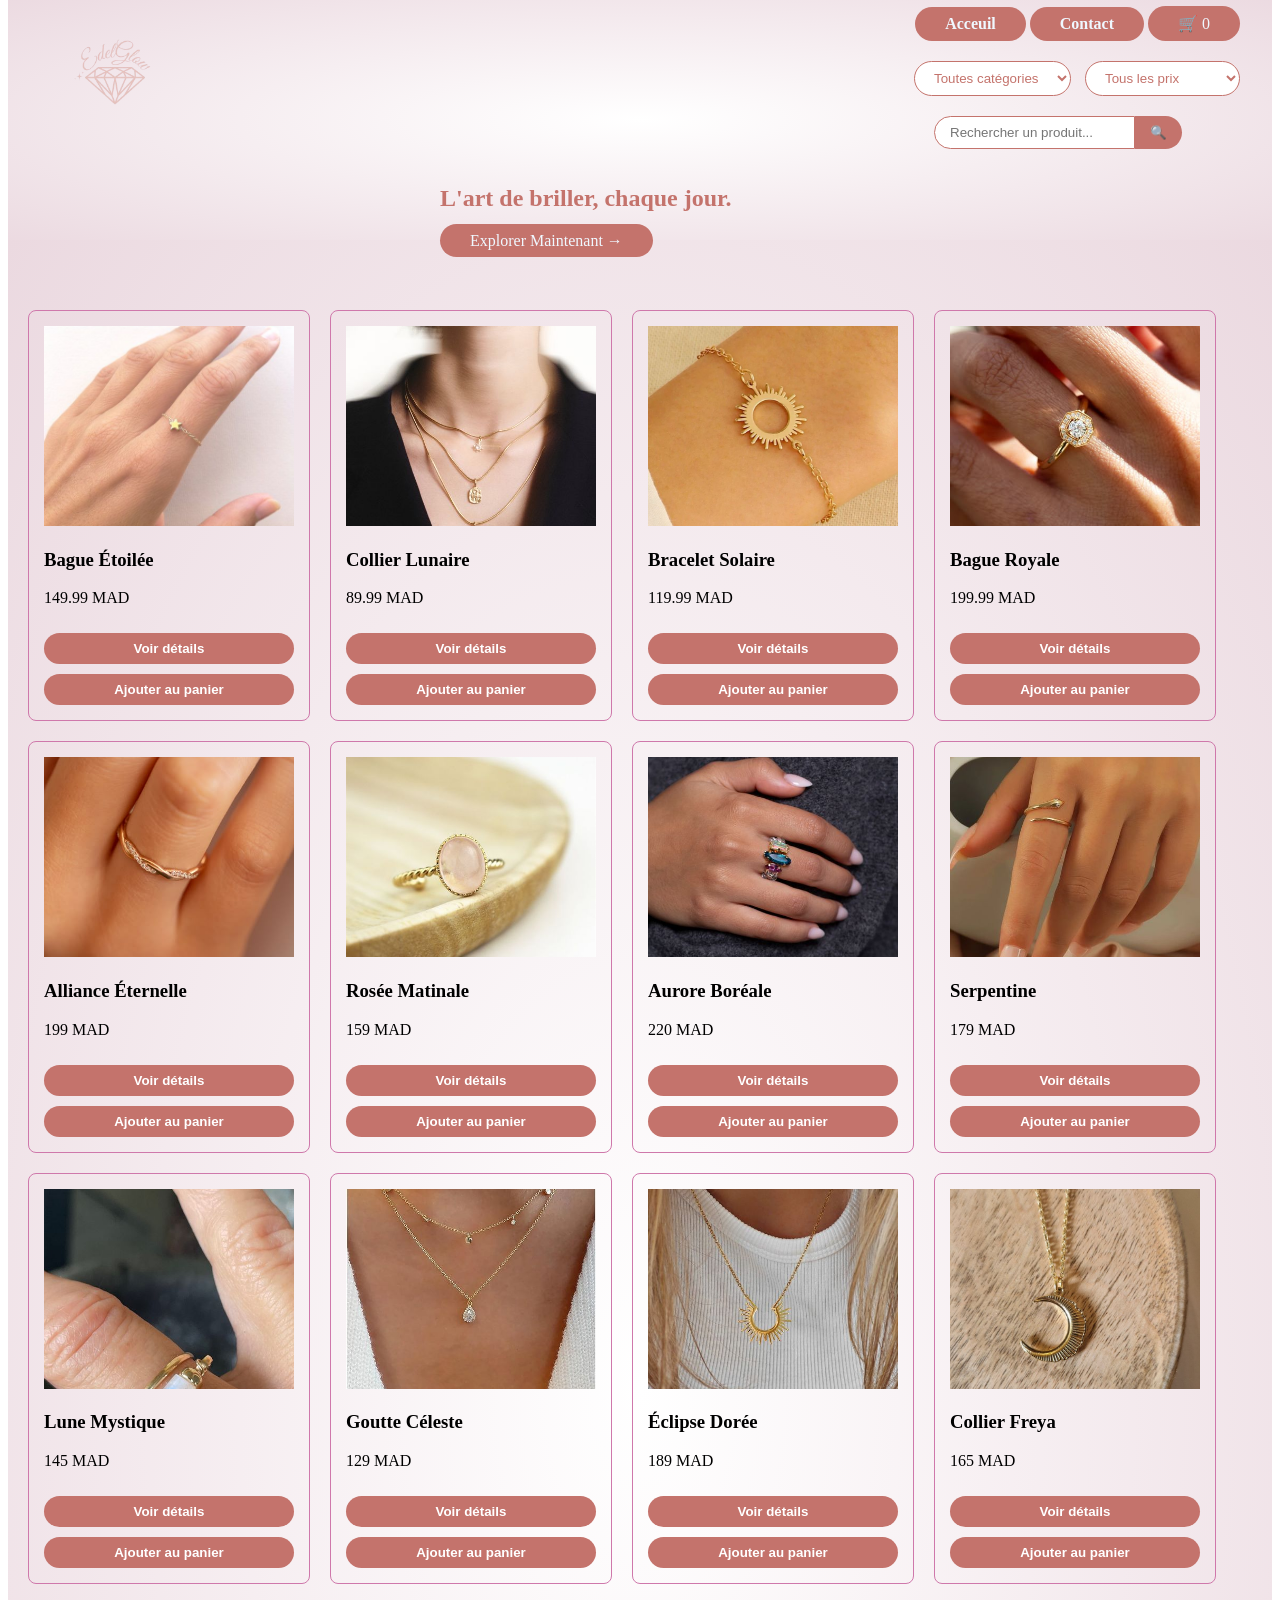
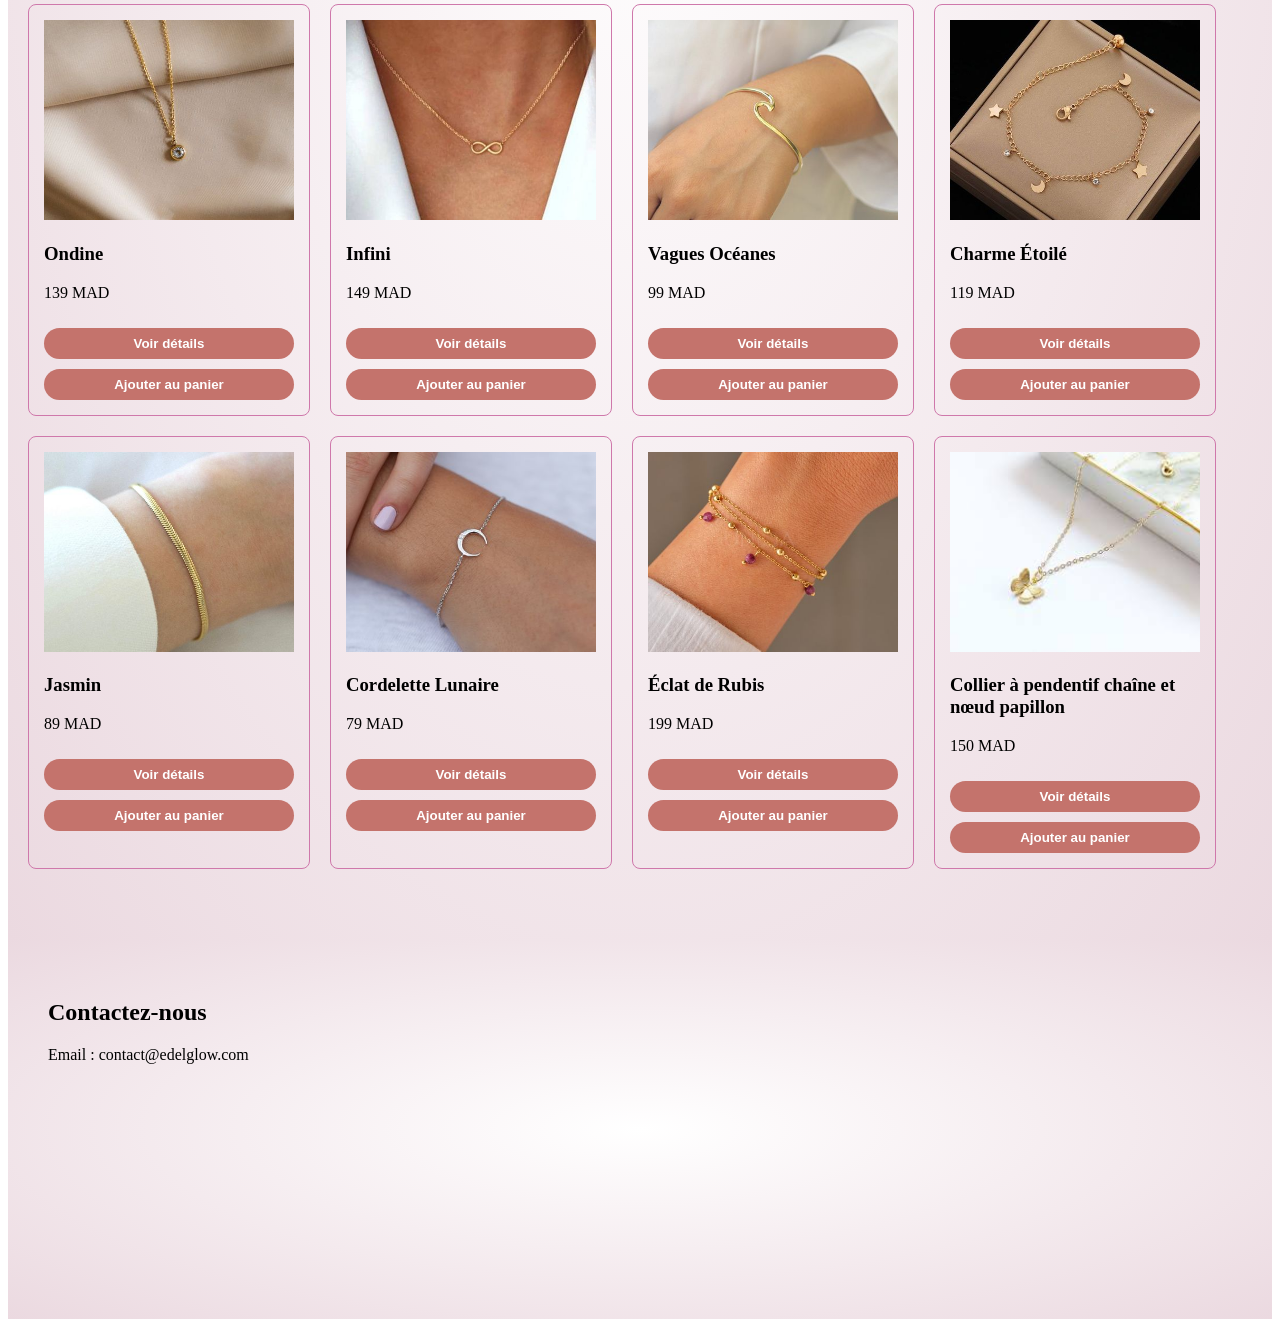
==== index.html @ a2fcb578 "envoi du projet" ====
<!DOCTYPE html>
<html lang="en">
<head>
    <meta charset="UTF-8">
    <meta name="viewport" content="width=device-width, initial-scale=1.0">
    <title>EdelGlow</title>
    <link rel="icon" href="data:,">
    <link rel="stylesheet" href="styles.css">
</head>
<body>
    <section class="header-section">
        <div class="container">
            <header class="navbar">  <!--navbar= navigation bar-->
                <div class="logo">
                    <img src="images/logo1 (2).png" alt="logo">
                    
                </div>
                <nav>
                    <ul>
                        <li><a href="#accueil">Acceuil</a></li>
                        <li><a href="#contact">Contact</a></li>
                        <li id="cart-icon">
                            🛒 <span id="cart-count">0</span>
                            <div id="cart-dropdown" class="hidden">
                                <div id="cart-items"></div>
                                <button id="checkout-btn">Valider le panier</button>
                            </div>
                        </li>
                        <div class="filters">
                            <select id="category-filter">
                                <option value="all">Toutes catégories</option>
                                <!-- Les options seront ajoutées en JS -->
                            </select>
                                <!-- Nouveau filtre par prix -->
                            <select id="price-filter">
                                <option value="all">Tous les prix</option>
                                <!-- Les options de prix seront générées en JS -->
                            </select>
                            
                        </div>
                        <div class="search-bar">
                            <input type="text" id="search-input" placeholder="Rechercher un produit...">
                            <button id="search-btn">🔍</button>
                        </div>
                        
                    </ul>

                </nav>
        
            </header>
    
            <div class="row">
                <div class="col-2">
                    <h1>L'art de briller, chaque jour.</h1>
                    <a href=>Explorer Maintenant &#8594;</a>
                </div>
            </div>
        
        </div>

    
    </section>
    <!-- Section Produits -->
    <section class="products">
        <div class="product-container" id="product-list">
            <!-- Les produits apparaîtront ici via JavaScript -->
        </div>
    </section>
    <div id="product-modal" class="modal">
        <div class="modal-content">
            <span class="close-modal">&times;</span>
            <img id="modal-image" src="" alt="">
            <h2 id="modal-title"></h2>
            <p id="modal-price"></p>
            <p id="modal-description"></p>
            <button id="modal-add-to-cart">Ajouter au panier</button>
        </div>
    </div>

    <!-- Placez cette balise juste avant </body> -->

    
    <script type="module" src="script.js"></script>
    <section id="contact" style="min-height: 300px; padding: 40px;background: radial-gradient(#fff, rgb(235, 217, 224));">
        <h2>Contactez-nous</h2>
        <p>Email : contact@edelglow.com</p>
    </section>
    
    
</body>
</html>
---- styles.css ----
.navbar{
    display: flex;
    align-items: center;
    padding: 0%;
}
.logo img{
    width: 150px;
}
nav{
    flex: 1;
    text-align: right;
}
nav ul{
    display:inline-block;
    list-style-type: none;
}
nav ul li{
    display:inline-block;
    margin-right: 0px;
    padding: 8px 30px;
    background-color: #c4736c;
    color: aliceblue;
    border-radius: 30px;

}
nav ul li a{
    text-decoration: none;
    color: aliceblue;
    font-weight: bold;
}
.container{
    max-width: 1200px;
    margin: 10px auto;
    padding-left: 25px;
    padding-right: 25px;

   
}
.row{
    display: flex;
    align-items: center;
    justify-content: space-around;
    flex-wrap: wrap;
    color: #c4736c;
}
.col-2{
    flex-basis: 20px;
    min-width: 400px;
}
col-2 img{
    width: 800px;
    height: 800px;
    padding:0px 400;

}
col-2 h1{
    font-size:8000px;
    line-height: 600px;
    margin:25px
}
.col-2 a{
    text-decoration: none;
    padding: 8px 30px;
    background-color: #c4736c;
    color: aliceblue;
    border-radius: 30px;
    margin-top: 25px;
    transition: background 0.5s;

}
.col-2 a:hover{
    color: #c4736c;

}

col-2 p{
    color: rgb(207, 120, 171);
}
.header-section{
    margin-top:-20px;
    background:radial-gradient(#fff,rgb(235, 217, 224))

}
/*style de la section categories*/
.categories{
    margin :70px 0;
}
.col-3{
    flex-basis: 30%;
    min-width: 250px;
    margin: auto;
}
.col-3 img{
    width: 100%;

}
.product-container {
    display: flex;
    flex-wrap: wrap;
    gap: 20px;
    padding: 20px;
}

.product-card {
    width: 250px;
    border: 1px solid rgb(207, 120, 171);
    padding: 15px;
    border-radius: 8px;
}

.product-card img {
    width: 250px;
    height: 200px;
    object-fit: cover;
}
.products {
    background: radial-gradient(#fff, rgb(235, 217, 224));
    padding: 50px 0;  /* Ajoute un espacement interne */
    margin-top: -20px; /* Pour coller au header */
    
}
.search-bar {
    display: flex;
    margin-left: auto; /* Aligne à droite */
    padding: 0 20px;
}

#search-input {
    padding: 8px 15px;
    border: 1px solid #c4736c;
    border-radius: 20px 0 0 20px;
    outline: none;
}

#search-btn {
    padding: 8px 15px;
    background: #c4736c;
    color: white;
    border: none;
    border-radius: 0 20px 20px 0;
    cursor: pointer;
}
/* Style du panier */
#cart-icon {
    position: relative;
    cursor: pointer;
}

#cart-dropdown {
    position: absolute;
    right: 0;
    top: 100%;
    width: 300px;
    background: white;
    border: 1px solid #ddd;
    padding: 15px;
    z-index: 1000;
    box-shadow: 0 2px 10px rgba(0,0,0,0.1);
}

#cart-dropdown.hidden {
    display: none;
}

#cart-items {
    max-height: 300px;
    overflow-y: auto;
    color: #c4736c;
}

.cart-item {
    display: flex;
    justify-content: space-between;
    margin-bottom: 10px;
    padding-bottom: 10px;
    border-bottom: 1px solid #eee;
}

#checkout-btn {
    width: 100%;
    padding: 10px;
    background: #c4736c;
    color: white;
    border: none;
    margin-top: 15px;
}
/* Notification */
.cart-notification {
    position: fixed;
    bottom: 20px;
    right: 20px;
    background: #c4736c;
    color: white;
    padding: 10px 20px;
    border-radius: 5px;
    animation: fadeInOut 2s;
}

@keyframes fadeInOut {
    0%, 100% { opacity: 0; }
    10%, 90% { opacity: 1; }
}

/* Dropdown panier */
#cart-dropdown.hidden {
    display: none;
}

/* Styles pour la modal */
.modal {
    display: none;
    position: fixed;
    z-index: 1001;
    left: 0;
    top: 0;
    width: 100%;
    height: 100%;
    background-color: rgba(0,0,0,0.7);
}

.modal-content {
    background-color: #fff;
    margin: 10% auto;
    padding: 20px;
    width: 60%;
    max-width: 500px;
    border-radius: 8px;
    position: relative;
}

.close-modal {
    position: absolute;
    right: 20px;
    top: 10px;
    font-size: 28px;
    cursor: pointer;
}

#modal-image {
    width: 100%;
    max-height: 300px;
    object-fit: contain;
}
.filters {
    margin: 20px 0;
    text-align: center;
}

#category-filter {
    padding: 8px 15px;
    border: 1px solid #c4736c;
    border-radius: 20px;
    background: white;
    color: #c4736c;
}
/* Style de base pour tous les boutons */
button, 
.details-btn, 
.add-to-cart-btn, 
#modal-add-to-cart, 
#checkout-btn {
    padding: 8px 5px;
    background-color: #c4736c;
    color: white;
    border: none;
    border-radius: 30px;
    cursor:progress;
    font-weight: bold;
    margin: 0px;
    transition: all 0.3s ease;
}

/* Style au survol */
button:hover, 
.details-btn:hover, 
.add-to-cart-btn:hover, 
#modal-add-to-cart:hover, 
#checkout-btn:hover {
    background-color: #a05a54;
    transform: translateY(-2px);
}

/* Style pour le bouton de fermeture de la modal */
.close-modal {
    background: none;
    color: #333;
    font-size: 24px;
    position: absolute;
    top: 10px;
    right: 15px;
}

/* Style spécifique pour les boutons dans les cartes produits */
.product-card button {
    width: 100%;
    margin-top: 10px;
}

/* Style pour le bouton de validation */
#checkout-btn {
    background-color: #c4736c;
}
#checkout-btn:hover {
    background-color: #c4736c;
}
#price-filter {
    padding: 8px 15px;
    border: 1px solid #c4736c;
    border-radius: 20px;
    background: white;
    color: #c4736c;
    margin-left: 10px; /* Espace entre les deux filtres */
}
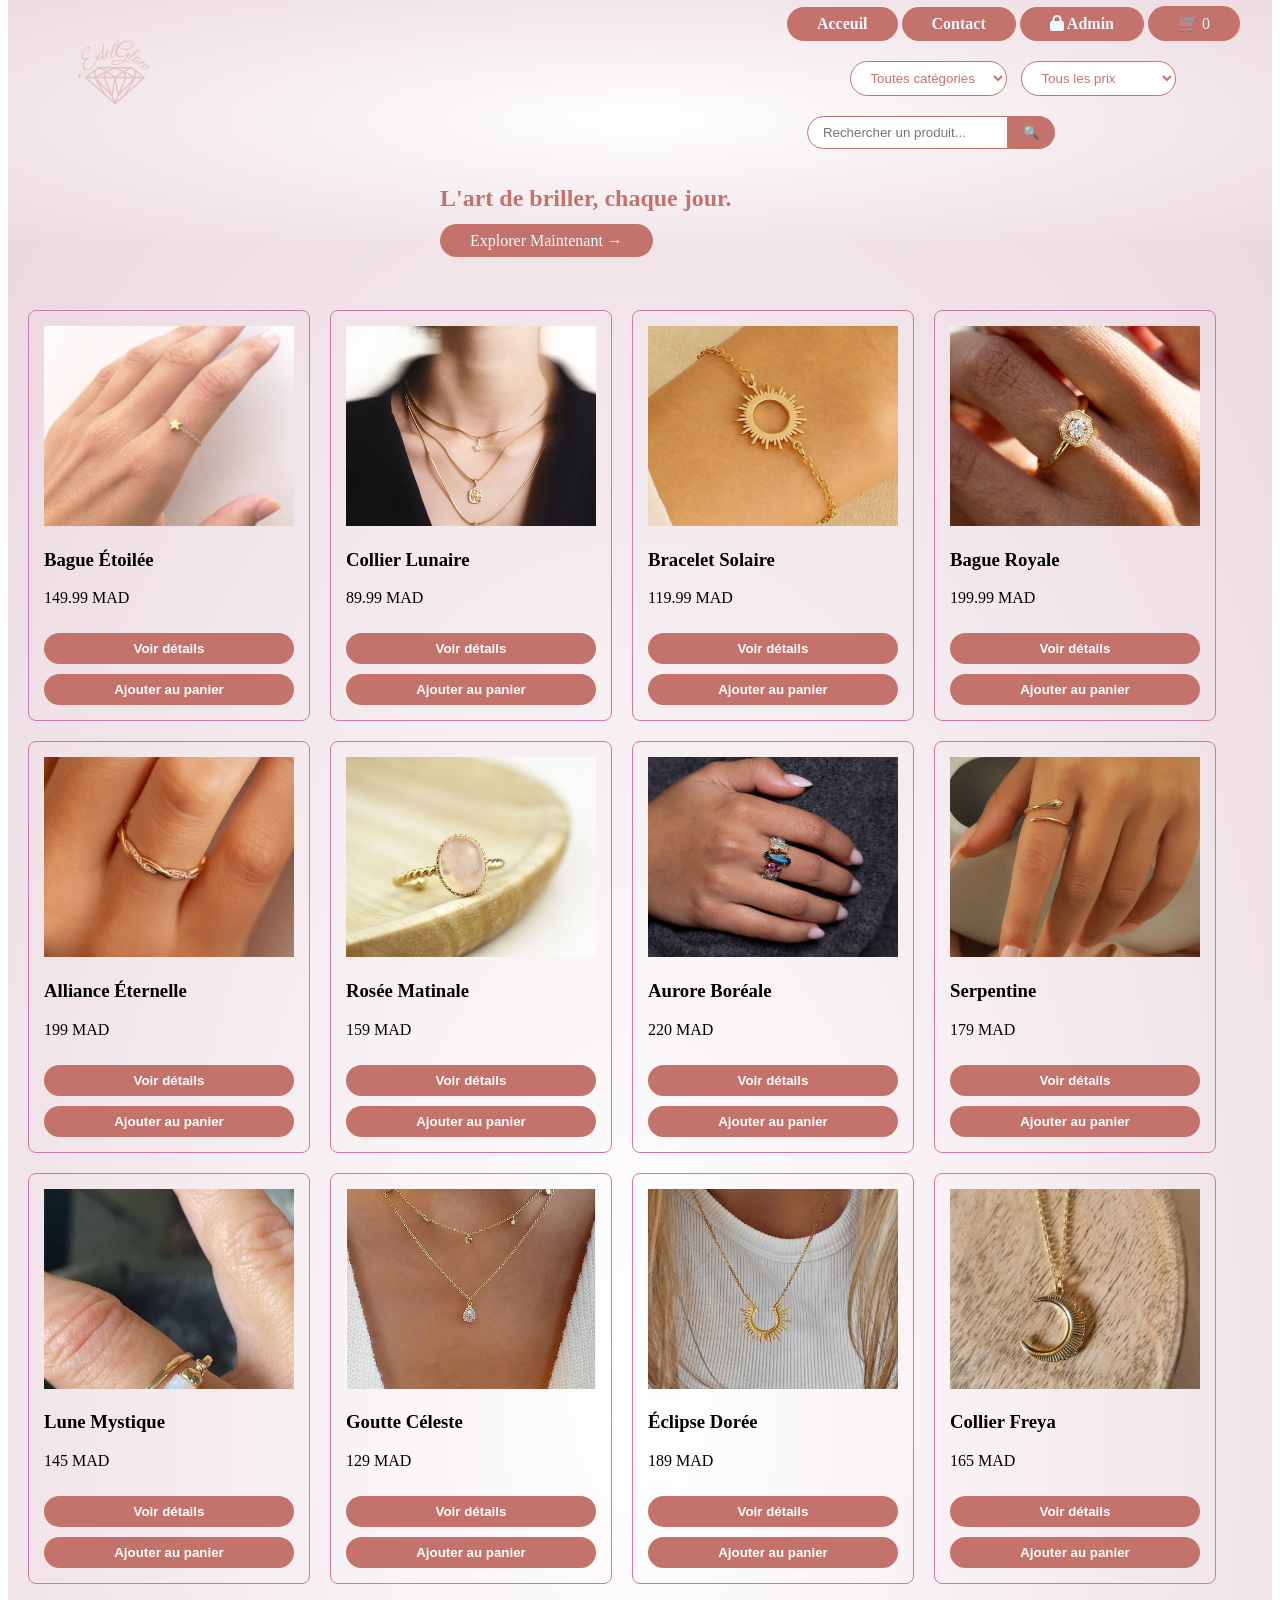
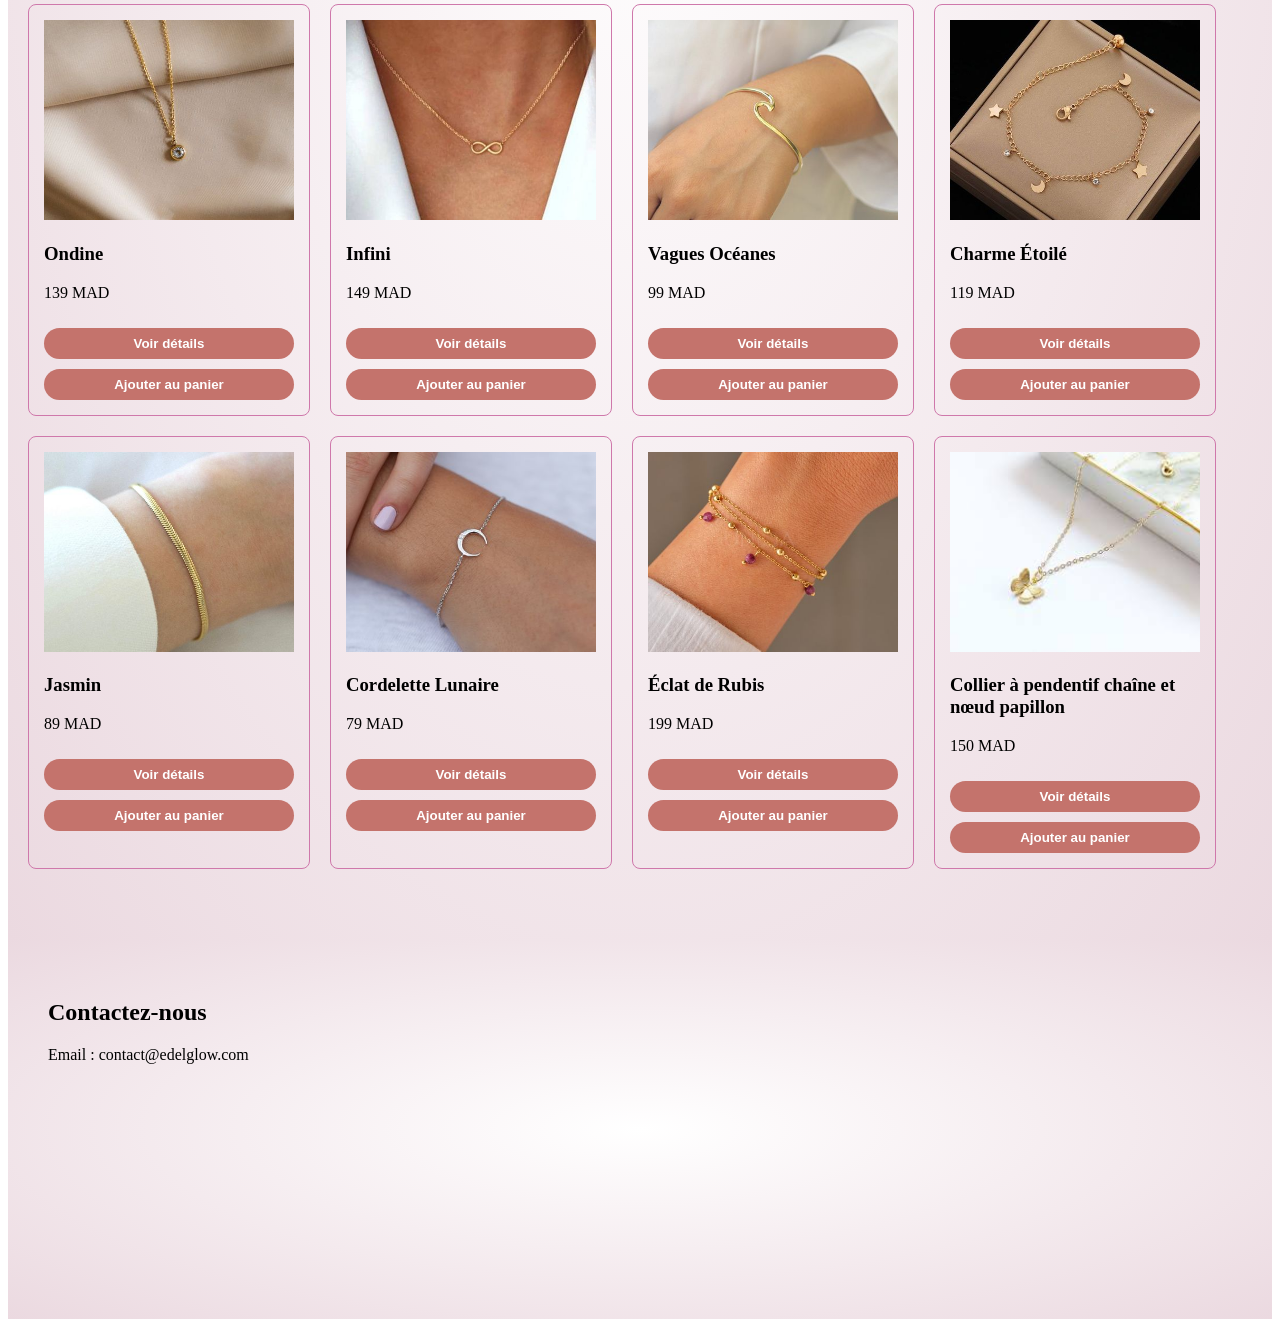
==== commit 2eb49d4d: "Ajout de l'authentification sur la page admin" ====
--- a/index.html
+++ b/index.html
@@ -6,11 +6,13 @@
     <title>EdelGlow</title>
     <link rel="icon" href="data:,">
     <link rel="stylesheet" href="styles.css">
+    <link rel="stylesheet" href="https://cdnjs.cloudflare.com/ajax/libs/font-awesome/6.4.0/css/all.min.css">
+    <link rel="stylesheet" href="https://cdnjs.cloudflare.com/ajax/libs/font-awesome/6.4.0/css/all.min.css">
 </head>
 <body>
     <section class="header-section">
         <div class="container">
-            <header class="navbar">  <!--navbar= navigation bar-->
+            <header class="navbar">  
                 <div class="logo">
                     <img src="images/logo1 (2).png" alt="logo">
                     
@@ -19,6 +21,11 @@
                     <ul>
                         <li><a href="#accueil">Acceuil</a></li>
                         <li><a href="#contact">Contact</a></li>
+                        <li>
+                            <a href="admin.html#force-auth" id="admin-link">
+                                <i class="fas fa-lock"></i> Admin
+                            </a>
+                        </li>
                         <li id="cart-icon">
                             🛒 <span id="cart-count">0</span>
                             <div id="cart-dropdown" class="hidden">
@@ -77,7 +84,7 @@
         </div>
     </div>
 
-    <!-- Placez cette balise juste avant </body> -->
+   
 
     
     <script type="module" src="script.js"></script>
@@ -85,7 +92,13 @@
         <h2>Contactez-nous</h2>
         <p>Email : contact@edelglow.com</p>
     </section>
-    
+    <script>
+        document.getElementById('admin-link').addEventListener('click', function(e) {
+            e.preventDefault();
+            localStorage.removeItem('adminAuth');
+            window.location.href = 'admin.html?auth=1';
+        });
+    </script>
     
 </body>
 </html>
--- a/styles.css
+++ b/styles.css
@@ -82,7 +82,7 @@
     background:radial-gradient(#fff,rgb(235, 217, 224))
 
 }
-/*style de la section categories*/
+
 .categories{
     margin :70px 0;
 }
@@ -116,13 +116,13 @@
 }
 .products {
     background: radial-gradient(#fff, rgb(235, 217, 224));
-    padding: 50px 0;  /* Ajoute un espacement interne */
-    margin-top: -20px; /* Pour coller au header */
+    padding: 50px 0;  
+    margin-top: -20px; 
     
 }
 .search-bar {
     display: flex;
-    margin-left: auto; /* Aligne à droite */
+    margin-left: auto; 
     padding: 0 20px;
 }
 
@@ -141,7 +141,7 @@
     border-radius: 0 20px 20px 0;
     cursor: pointer;
 }
-/* Style du panier */
+
 #cart-icon {
     position: relative;
     cursor: pointer;
@@ -185,7 +185,7 @@
     border: none;
     margin-top: 15px;
 }
-/* Notification */
+
 .cart-notification {
     position: fixed;
     bottom: 20px;
@@ -202,12 +202,12 @@
     10%, 90% { opacity: 1; }
 }
 
-/* Dropdown panier */
+
 #cart-dropdown.hidden {
     display: none;
 }
 
-/* Styles pour la modal */
+
 .modal {
     display: none;
     position: fixed;
@@ -254,7 +254,7 @@
     background: white;
     color: #c4736c;
 }
-/* Style de base pour tous les boutons */
+
 button, 
 .details-btn, 
 .add-to-cart-btn, 
@@ -271,7 +271,7 @@
     transition: all 0.3s ease;
 }
 
-/* Style au survol */
+
 button:hover, 
 .details-btn:hover, 
 .add-to-cart-btn:hover, 
@@ -281,7 +281,7 @@
     transform: translateY(-2px);
 }
 
-/* Style pour le bouton de fermeture de la modal */
+
 .close-modal {
     background: none;
     color: #333;
@@ -291,13 +291,13 @@
     right: 15px;
 }
 
-/* Style spécifique pour les boutons dans les cartes produits */
+
 .product-card button {
     width: 100%;
     margin-top: 10px;
 }
 
-/* Style pour le bouton de validation */
+
 #checkout-btn {
     background-color: #c4736c;
 }
@@ -310,5 +310,14 @@
     border-radius: 20px;
     background: white;
     color: #c4736c;
-    margin-left: 10px; /* Espace entre les deux filtres */
+    margin-left: 10px; 
+}
+
+
+#admin-link {
+    transition: transform 0.3s, background-color 0.3s;
+}
+
+#admin-link:active {
+    transform: scale(0.95); 
 }
